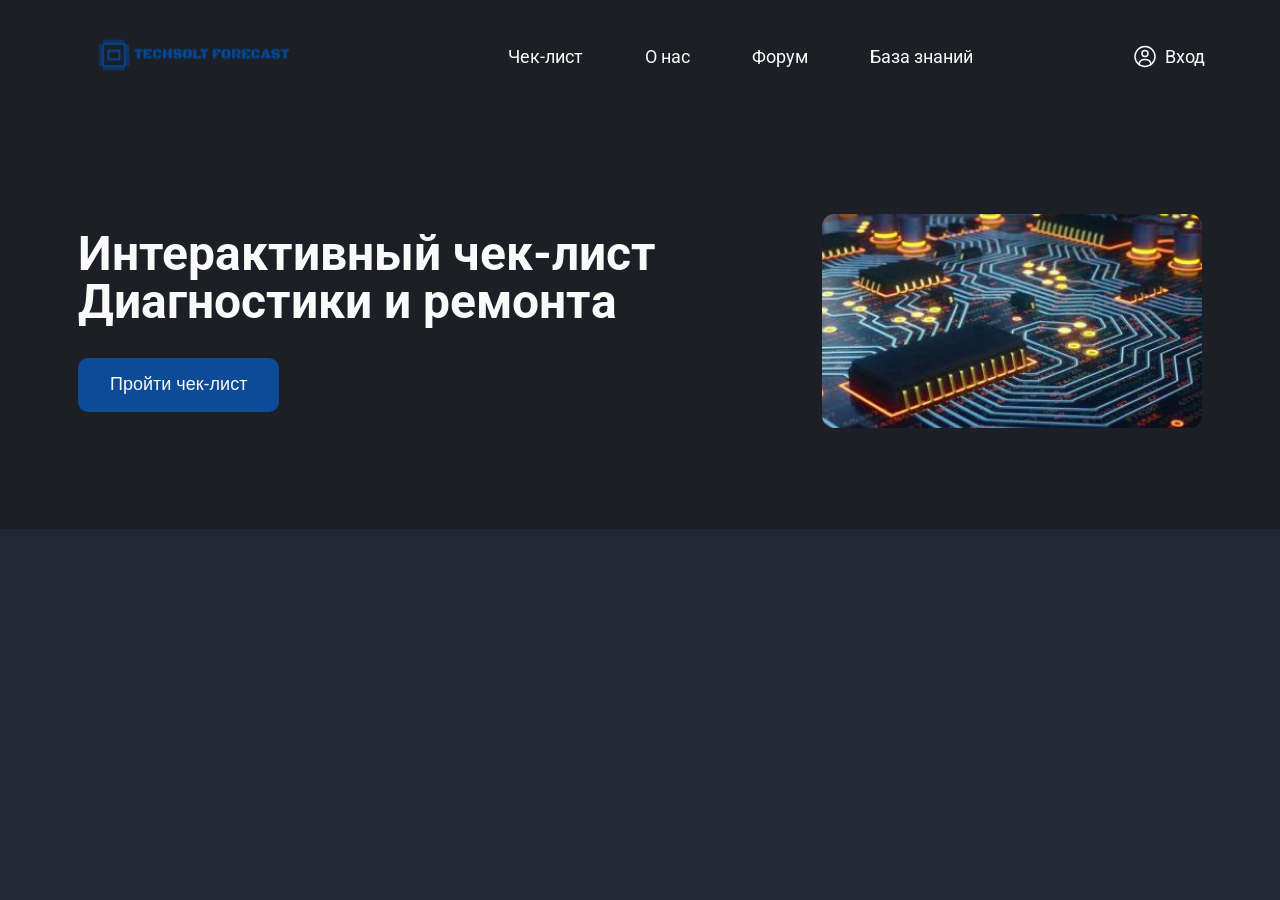
==== index.html @ 3e92ec21 "fst" ====
<!DOCTYPE html>
<html lang="en">
<head>
    <meta charset="UTF-8">
    <meta name="viewport" content="width=device-width, initial-scale=1.0">
    <link rel="stylesheet" href="./styles/global.css">
    <link rel="stylesheet" href="./styles/header.css">
    <link rel="stylesheet" href="./styles/components.css">
    <link rel="stylesheet" href="./styles/page.css">
    <title>TechSolt Forecast</title>
    <link href="https://fonts.googleapis.com/css?family=Roboto:100,200,300,regular,500,600,700,800,900,100italic,200italic,300italic,italic,
        500italic,600italic,700italic,800italic,900italic" rel="stylesheet">
    
</head>
<body>
    <header class="header">
        <div class="header__wrapper">
            <a href="#"><img class="header__logo" src="./images/logos/logo.svg" alt="Логотип PurpleSchool" /></a>
            <nav>
                <ul class="menu">
                    <li class="menu__item menu__item_active"><a href="#">Чек-лист</a></li>
                    <li class="menu__item"><a href="#">О нас</a></li>
                    <li class="menu__item"><a href="#">Форум</a></li>
                    <li class="menu__item"><a href="#">База знаний</a></li>
                </ul>
            </nav>
            <a class="header__login" href="#" aria-label="Вход в личный кабинет">
                <img src="./images/icons/user.svg" alt="Иконка пользователя" />
                <div>Вход</div>
            </a>
            <button class="header__mobile-menu-button" aria-expanded="false" aria-haspopup="true">
                <img src="./images/icons/burger.svg" alt="Мобильное меню" />
            </button>
        </div>
    </header>
    <section class="section section_light">
        <div class="hero">
            <div class="hero__left">
                <h1 class="hero__h1">Интерактивный чек-лист<br />
                    <span class="hero__h1_gradient">Диагностики и ремонта</span>
                </h1>
                <div class="hero__cta">
                    <button class="button button_primary">Пройти чек-лист</button>
                </div>
            </div>
            <img class="hero__right" src="./images/video.png" alt="Видео о чек-листе"/>
        </div>
    </section>
</body>
</html>
---- styles/global.css ----
:root {
    --color-primary: #0c4b98;
    --color-bg: #212831;
    --color-bg-medium: #1c2026;
    --color-text: #FAFAFA;
    --color-link-hover: #0b4995;
    --font-family: 'Roboto', sans-serif;

    --border-8: 8px;
    --border-10: 10px;
    --border-17: 17px;
    --layout-width: 1172px;
}



* {
    box-sizing: border-box;
}

html {
    -webkit-font-smoothing: antialiased;
    -moz-osx-font-smoothing: grayscale;
    text-rendering: optimizeLegibility;
}

body {
    background-color: var(--color-bg);
    margin: 0;
    font-family: 'Roboto', sans-serif;
    font-style: normal;
    font-weight: 400;
}

a {
    text-decoration: none;
}
---- styles/header.css ----
.header {
 background-color: var(--color-bg-medium);
}

.header__wrapper {
    margin: 0 auto;
    display: flex;
    justify-content: space-between;
    align-items: center;
    padding: 24px 75px;
    /* opacity: 0.8; */
}

.header__login {
    display: flex;
    gap: 8px;
    align-items: center;
    font-size: 18px;
    line-height: 120%;
    color: var(--color-text);
    cursor: pointer;

    &:hover {
        color: var(--color-link-hover)
    }
}

.header__mobile-menu-button {
    display: none;
    background: none;
    border: none;
    cursor: pointer;
}

@media (max-width: 960px) {
    .header__login {
        display: none;
    }

    .header__mobile-menu-button {
        display: block;
    }
}

@media (max-width: 640px) {
    .header__wrapper {
        padding: 24px 16px;
    }
}

@media (max-width: 480px) {
    .header__logo {
        max-width: 174px;
    }
}

/* Menu */

.menu {
    list-style: none;
    display: flex;
    gap: 30px;
    margin: 0;
}

.menu__item {
    padding: 8px 16px;
}

.menu__item a {
    cursor: pointer;
    font-size: 18px;
    line-height: 120%;
    color: var(--color-text);
}

/* .menu__item:hover a {

} */

@media (max-width: 960px) {
    .menu {
        display: none;
    }
}
---- styles/components.css ----
.section_light {
    background-color: var(--color-bg-medium);
}


.button {
    padding: 16px 32px;
    color: var(--color-text);
    background: none;
    border: none;
    font-weight: 400;
    font-size: 18px;
    line-height: 120%;
    border-radius: var(--border-10);
    cursor: pointer;
    display: inline-block;
    text-align: center;
}

.button_primary {
    background: var(--color-primary);
    &:hover {
        background: var(--color-link-hover);
        opacity: 0.9;
    }
}
---- styles/page.css ----
.hero {
    max-width: var(--layout-width);
    margin: 0 auto;
    display: flex;
    justify-content: space-between;
    align-items: center;
    padding: 100px 24px;
}

.hero__left {
    display: flex;
    flex-direction: column;
    gap: 32px;
}

.hero__h1 {
    margin: 0;
    font-weight: 700;
    font-size: 48px;
    line-height: 100%;
    color: var(--color-text);
}

.hero__cta {
    display: flex;
    gap: 32px;
}
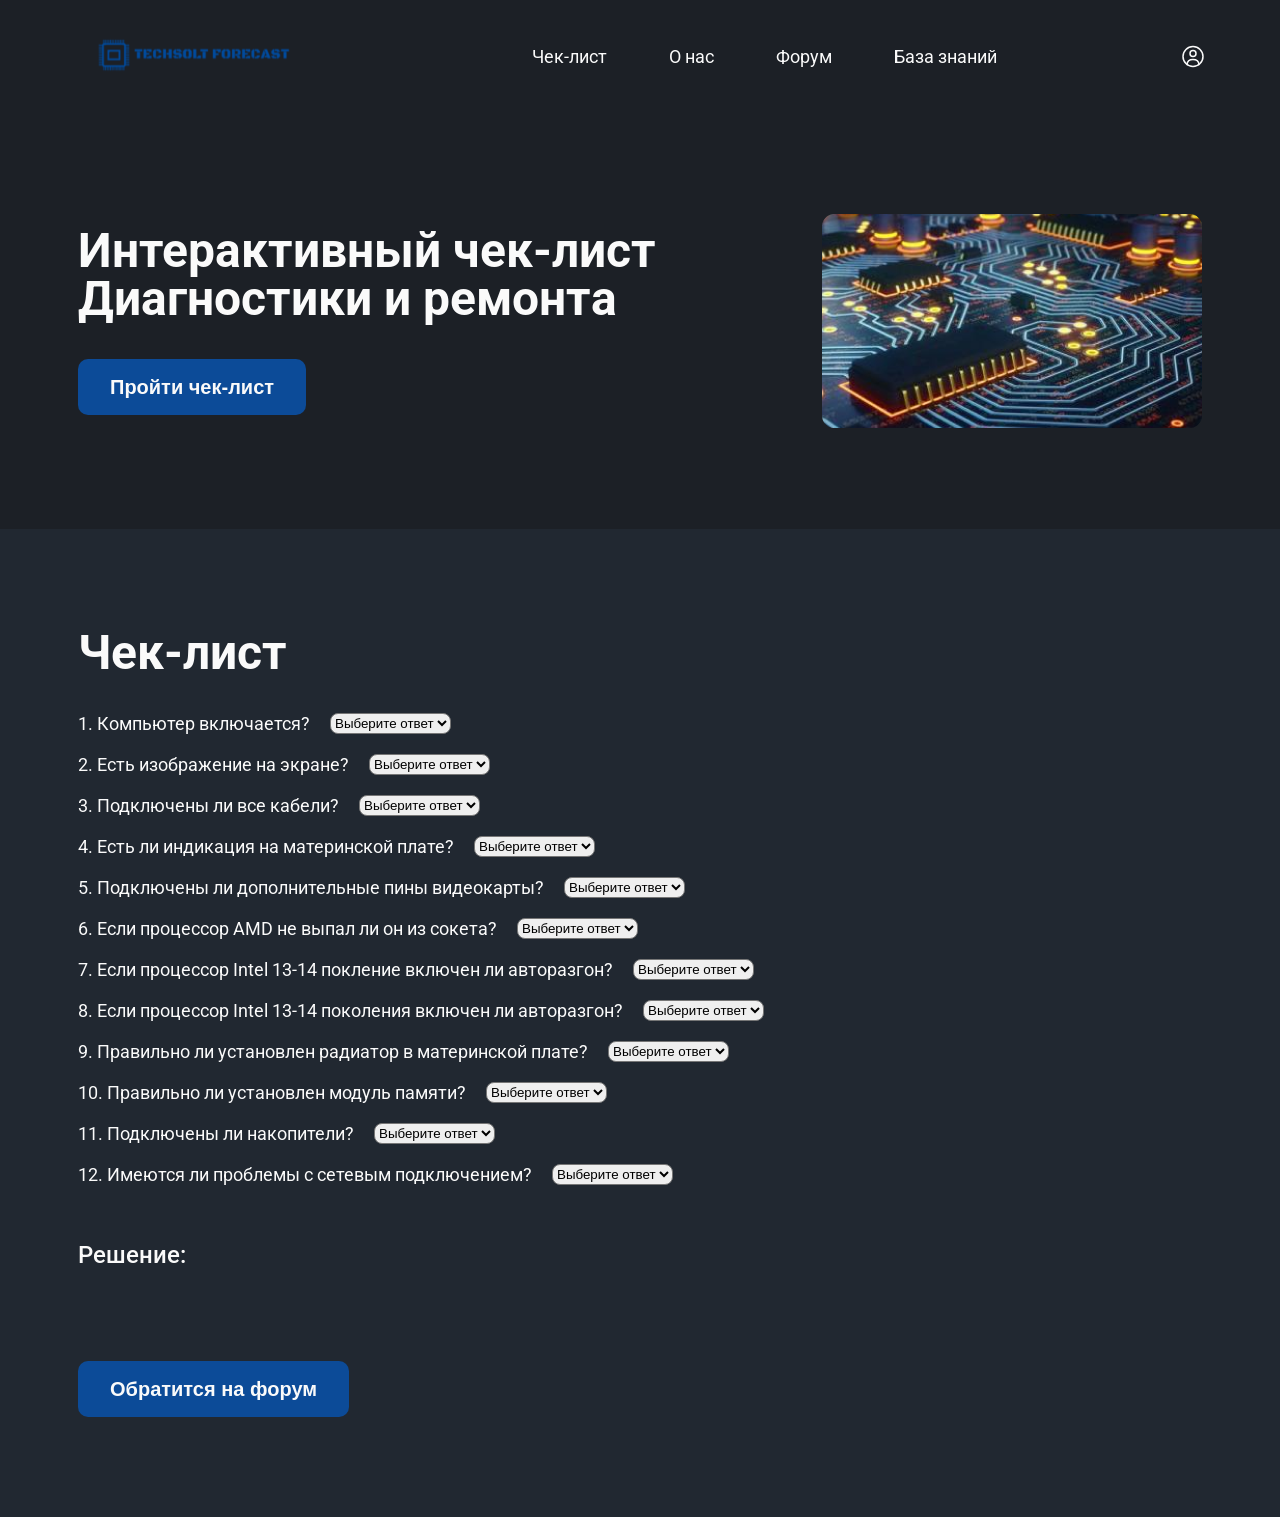
==== commit 89df216a: "Add checklist form and improve styles for better responsiveness" ====
--- a/index.html
+++ b/index.html
@@ -26,7 +26,6 @@
             </nav>
             <a class="header__login" href="#" aria-label="Вход в личный кабинет">
                 <img src="./images/icons/user.svg" alt="Иконка пользователя" />
-                <div>Вход</div>
             </a>
             <button class="header__mobile-menu-button" aria-expanded="false" aria-haspopup="true">
                 <img src="./images/icons/burger.svg" alt="Мобильное меню" />
@@ -46,5 +45,123 @@
             <img class="hero__right" src="./images/video.png" alt="Видео о чек-листе"/>
         </div>
     </section>
+    <section class="section">
+        <div class="section__wrapper">
+            <div class="check__left">
+                <h1 class="hero__h1">Чек-лист</h1>
+                <div class="question_wrapper">
+                    <form action="" method="post" class="checklist-form">
+                        <div class="checklist_wrapper">
+                            <label class="question" for="power">1. Компьютер включается?</label>
+                            <select class="checklist" name="power" id="power" required>
+                                <option value="Выберите ответ" disabled selected>Выберите ответ</option>
+                                <option value="Да">Да</option>
+                                <option value="Нет">Нет</option>
+                            </select>
+                        </div>
+                        <div class="checklist_wrapper">
+                            <label class="question" for="gpu">2. Есть изображение на экране?</label>
+                            <select class="checklist" name="gpu" id="gpu" required>
+                                <option value="Выберите ответ" disabled selected>Выберите ответ</option>
+                                <option value="Да">Да</option>
+                                <option value="Нет">Нет</option>
+                            </select>
+                        </div>
+                        <div class="checklist_wrapper">
+                            <label class="question" for="battery">3. Подключены ли все кабели?</label>
+                            <select class="checklist" name="battery" id="battery" required>
+                                <option value="Выберите ответ" disabled selected>Выберите ответ</option>
+                                <option value="Да">Да</option>
+                                <option value="Нет">Нет</option>
+                            </select>
+                        </div>
+                        <div class="checklist_wrapper">
+                            <label class="question" for="motherboard">4. Есть ли индикация на материнской плате?</label>
+                            <select class="checklist" name="motherboard" id="motherboard" required>
+                                <option value="Выберите ответ" disabled selected>Выберите ответ</option>
+                                <option value="Да">Да</option>
+                                <option value="Нет">Нет</option>
+                            </select>
+                        </div>
+                        <div class="checklist_wrapper">
+                            <label class="question" for="GPUs">5. Подключены ли дополнительные пины видеокарты?</label>
+                            <select class="checklist" name="GPUs" id="GPUs" required>
+                                <option value="Выберите ответ" disabled selected>Выберите ответ</option>
+                                <option value="Да">Да</option>
+                                <option value="Нет">Нет</option>
+                            </select>
+                        </div>
+                        <div class="checklist_wrapper">
+                            <label class="question" for="CPU-AMD">6. Если процессор AMD не выпал ли он из сокета?</label>
+                            <select class="checklist" name="CPU-AMD" id="CPU-AMD" required>
+                                <option value="Выберите ответ" disabled selected>Выберите ответ</option>
+                                <option value="Да">Да</option>
+                                <option value="Нет">Нет</option>
+                            </select>
+                        </div>
+                        <div class="checklist_wrapper">
+                            <label class="question" for="GPUs">7. Если процессор Intel 13-14 покление включен ли авторазгон?</label>
+                            <select class="checklist" name="GPUs" id="GPUs" required>
+                                <option value="Выберите ответ" disabled selected>Выберите ответ</option>
+                                <option value="Да">Да</option>
+                                <option value="Нет">Нет</option>
+                            </select>
+                        </div>
+                        <div class="checklist_wrapper">
+                            <label class="question" for="GPUs">8. Если процессор Intel 13-14 поколения включен ли авторазгон?</label>
+                            <select class="checklist" name="GPUs" id="GPUs" required>
+                                <option value="Выберите ответ" disabled selected>Выберите ответ</option>
+                                <option value="Да">Да</option>
+                                <option value="Нет">Нет</option>
+                            </select>
+                        </div>
+                        <div class="checklist_wrapper">
+                            <label class="question" for="RAM">9. Правильно ли установлен радиатор в материнской плате?</label>
+                            <select class="checklist" name="RAM" id="RAM" required>
+                                <option value="Выберите ответ" disabled selected>Выберите ответ</option>
+                                <option value="Да">Да</option>
+                                <option value="Нет">Нет</option>
+                            </select>
+                        </div>
+                        <div class="checklist_wrapper">
+                            <label class="question" for="CPU-fan">10. Правильно ли установлен модуль памяти?</label>
+                            <select class="checklist" name="CPU-fan" id="CPU-fan" required>
+                                <option value="Выберите ответ" disabled selected>Выберите ответ</option>
+                                <option value="Да">Да</option>
+                                <option value="Нет">Нет</option>
+                            </select>
+                        </div>
+                        <div class="checklist_wrapper">
+                            <label class="question" for="hdd">11. Подключены ли накопители?</label>
+                            <select class="checklist" name="hdd" id="hdd" required>
+                                <option value="Выберите ответ" disabled selected>Выберите ответ</option>
+                                <option value="Да">Да</option>
+                                <option value="Нет">Нет</option>
+                            </select>
+                        </div>
+                        <div class="checklist_wrapper">
+                            <label class="question" for="lan">12. Имеются ли проблемы с сетевым подключением?</label>
+                            <select class="checklist" name="lan" id="lan" required>
+                                <option value="Выберите ответ" disabled selected>Выберите ответ</option>
+                                <option value="Да">Да</option>
+                                <option value="Нет">Нет</option>
+                            </select>
+                        </div>
+                    </form>
+                </div>
+                <div class="solution_wrapper">
+                    <div class="solution__left">
+                        <h2 class="solution__h2">Решение:</h2>
+                        <div class="solution-output">
+                            
+                        </div>
+                        <div class="solution__cta">
+                            <button class="button button_primary">Обратится на форум</button>
+                        </div>
+                    </div>
+                </div>
+            </div>
+        </div>
+    </section>
 </body>
 </html>
--- a/styles/components.css
+++ b/styles/components.css
@@ -1,15 +1,14 @@
 .section_light {
     background-color: var(--color-bg-medium);
 }
-
 
 .button {
     padding: 16px 32px;
     color: var(--color-text);
     background: none;
     border: none;
-    font-weight: 400;
-    font-size: 18px;
+    font-weight: 700;
+    font-size: 20px;
     line-height: 120%;
     border-radius: var(--border-10);
     cursor: pointer;
@@ -23,4 +22,37 @@
         background: var(--color-link-hover);
         opacity: 0.9;
     }
-}+}
+
+@media (max-width: 640px) {
+    .button {
+        padding: 12px 32px;
+    }
+}
+
+.checklist-form {
+    display: flex;
+    flex-direction: column;
+    gap: 20px;
+}
+
+.checklist_wrapper {
+    display: flex;
+    gap: 20px;
+    /* padding: 12px; */
+}
+
+.question {
+    color: var(--color-text);
+    font-weight: 400;
+    font-size: 18px;
+}
+
+.checklist {
+    cursor: pointer;
+    border-radius: var(--border-8);
+    &:hover {
+        background: var(--color-link-hover);
+    }
+}
+
--- a/styles/page.css
+++ b/styles/page.css
@@ -10,7 +10,7 @@
 .hero__left {
     display: flex;
     flex-direction: column;
-    gap: 32px;
+    gap: 36px;
 }
 
 .hero__h1 {
@@ -24,4 +24,75 @@
 .hero__cta {
     display: flex;
     gap: 32px;
-}+}
+
+@media (max-width: 1200px) {
+    .hero {
+        flex-direction: column;
+    }
+
+    .hero__h1 {
+        text-align: center;
+    }
+
+    .hero__cta {
+        justify-content: center;
+    }
+
+}
+
+@media (max-width: 640px) {
+    .hero__h1 {
+        font-size: 30px;
+        line-height: 120%;
+    }
+
+    .hero__right {
+        width: 100%;
+    }
+    
+    .hero {
+        padding: 0 24px;
+    }
+}
+
+/* @media (max-width: 480px) {
+    .hero__cta {
+        gap: 16px;
+    }
+} */
+
+/* check-list */
+.section__wrapper {
+    max-width: var(--layout-width);
+    margin: 0 auto;
+    display: flex;
+    justify-content: space-between;
+    align-items: center;
+    padding: 100px 24px;
+}
+
+.check__left {
+    display: flex;
+    flex-direction: column;
+    gap: 36px;
+}
+
+.solution_wrapper {
+    display: flex;
+}
+
+.solution__left {
+    display: flex;
+    flex-direction: column;
+    gap: 36px;
+}
+
+.solution__h2 {
+    color: var(--color-text);
+    font-weight: 500;
+    font-size: 24px;
+}
+
+
+
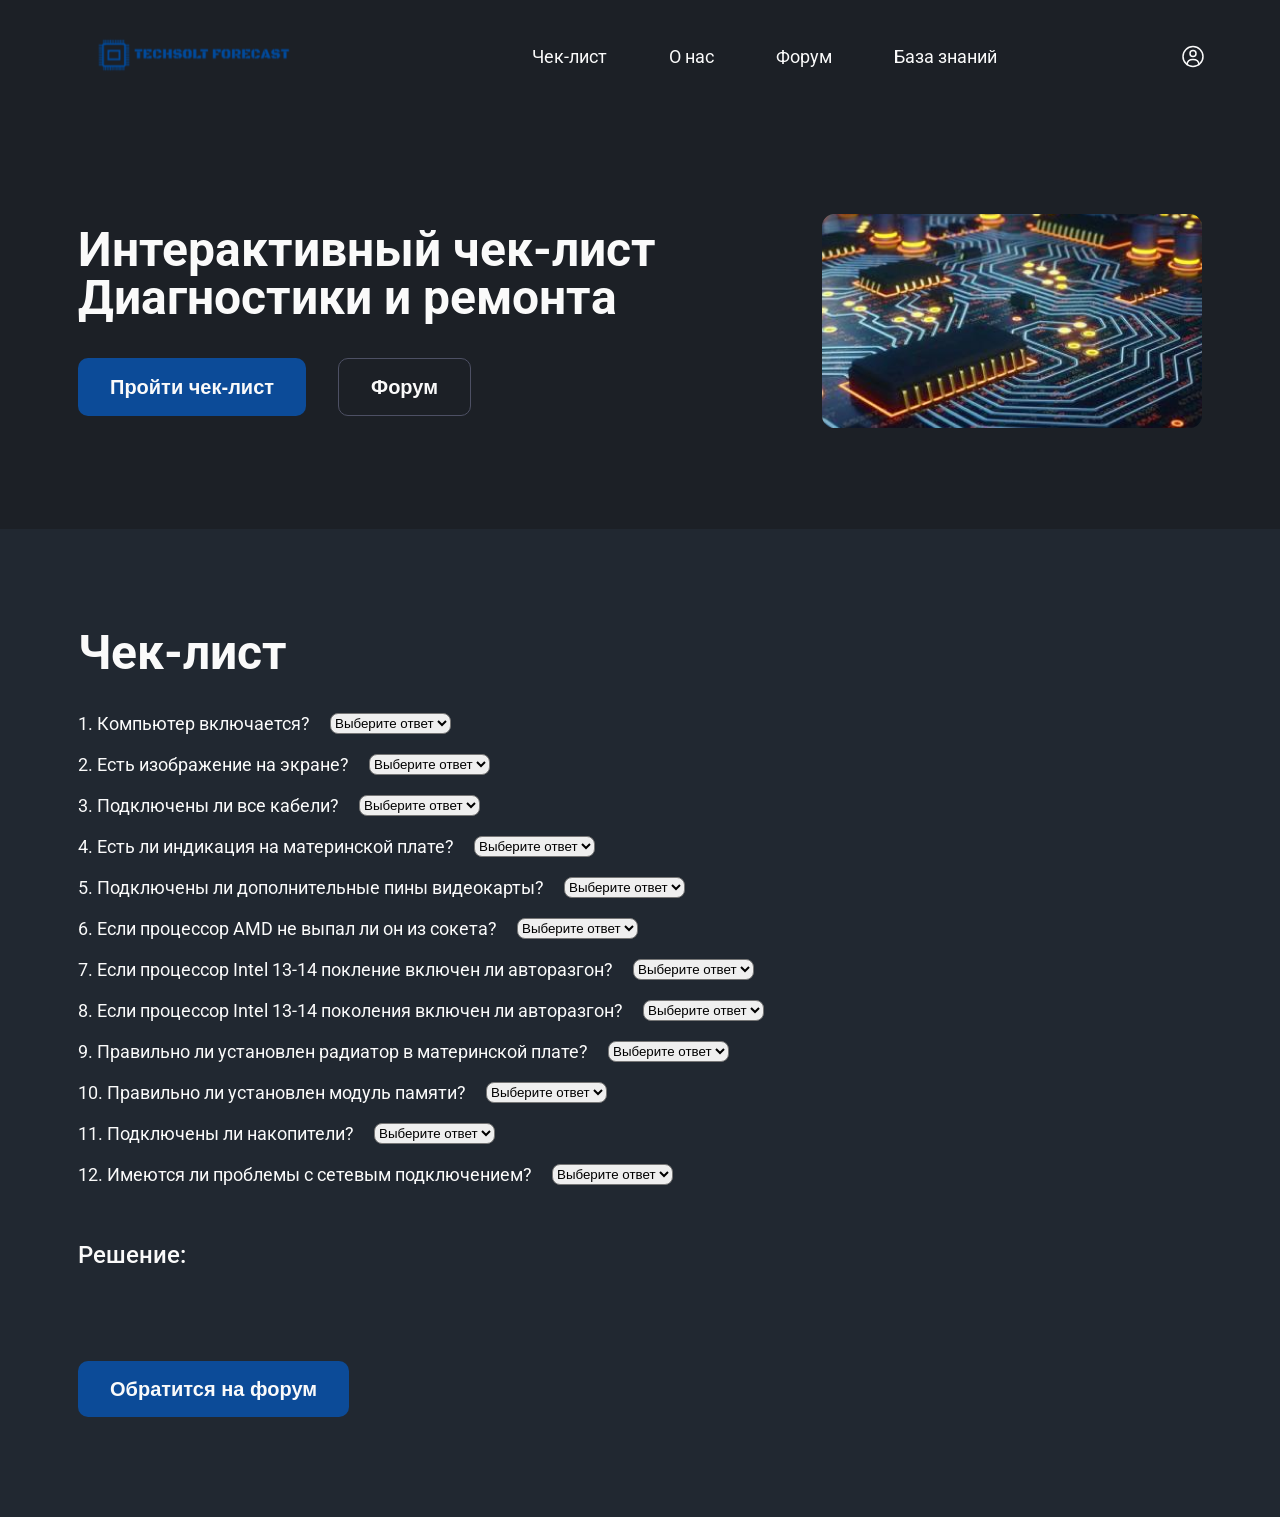
==== commit 0722645a: "add readme" ====
--- a/index.html
+++ b/index.html
@@ -40,6 +40,7 @@
                 </h1>
                 <div class="hero__cta">
                     <button class="button button_primary">Пройти чек-лист</button>
+                    <button class="button button_ghost">Форум</button>
                 </div>
             </div>
             <img class="hero__right" src="./images/video.png" alt="Видео о чек-листе"/>
--- a/styles/global.css
+++ b/styles/global.css
@@ -5,6 +5,7 @@
     --color-text: #FAFAFA;
     --color-link-hover: #0b4995;
     --font-family: 'Roboto', sans-serif;
+    --color-stroke: #4D5064;
 
     --border-8: 8px;
     --border-10: 10px;
--- a/styles/components.css
+++ b/styles/components.css
@@ -18,6 +18,14 @@
 
 .button_primary {
     background: var(--color-primary);
+    &:hover {
+        background: var(--color-link-hover);
+        opacity: 0.9;
+    }
+}
+
+.button_ghost {
+    border: 1px solid var(--color-stroke);
     &:hover {
         background: var(--color-link-hover);
         opacity: 0.9;
--- a/styles/page.css
+++ b/styles/page.css
@@ -24,6 +24,10 @@
 .hero__cta {
     display: flex;
     gap: 32px;
+}
+
+.button-more {
+    text-align: center;
 }
 
 @media (max-width: 1200px) {
@@ -53,6 +57,12 @@
     
     .hero {
         padding: 0 24px;
+    }
+}
+
+@media (max-width: 480px) {
+    .hero__cta {
+        gap: 16px;
     }
 }
 
